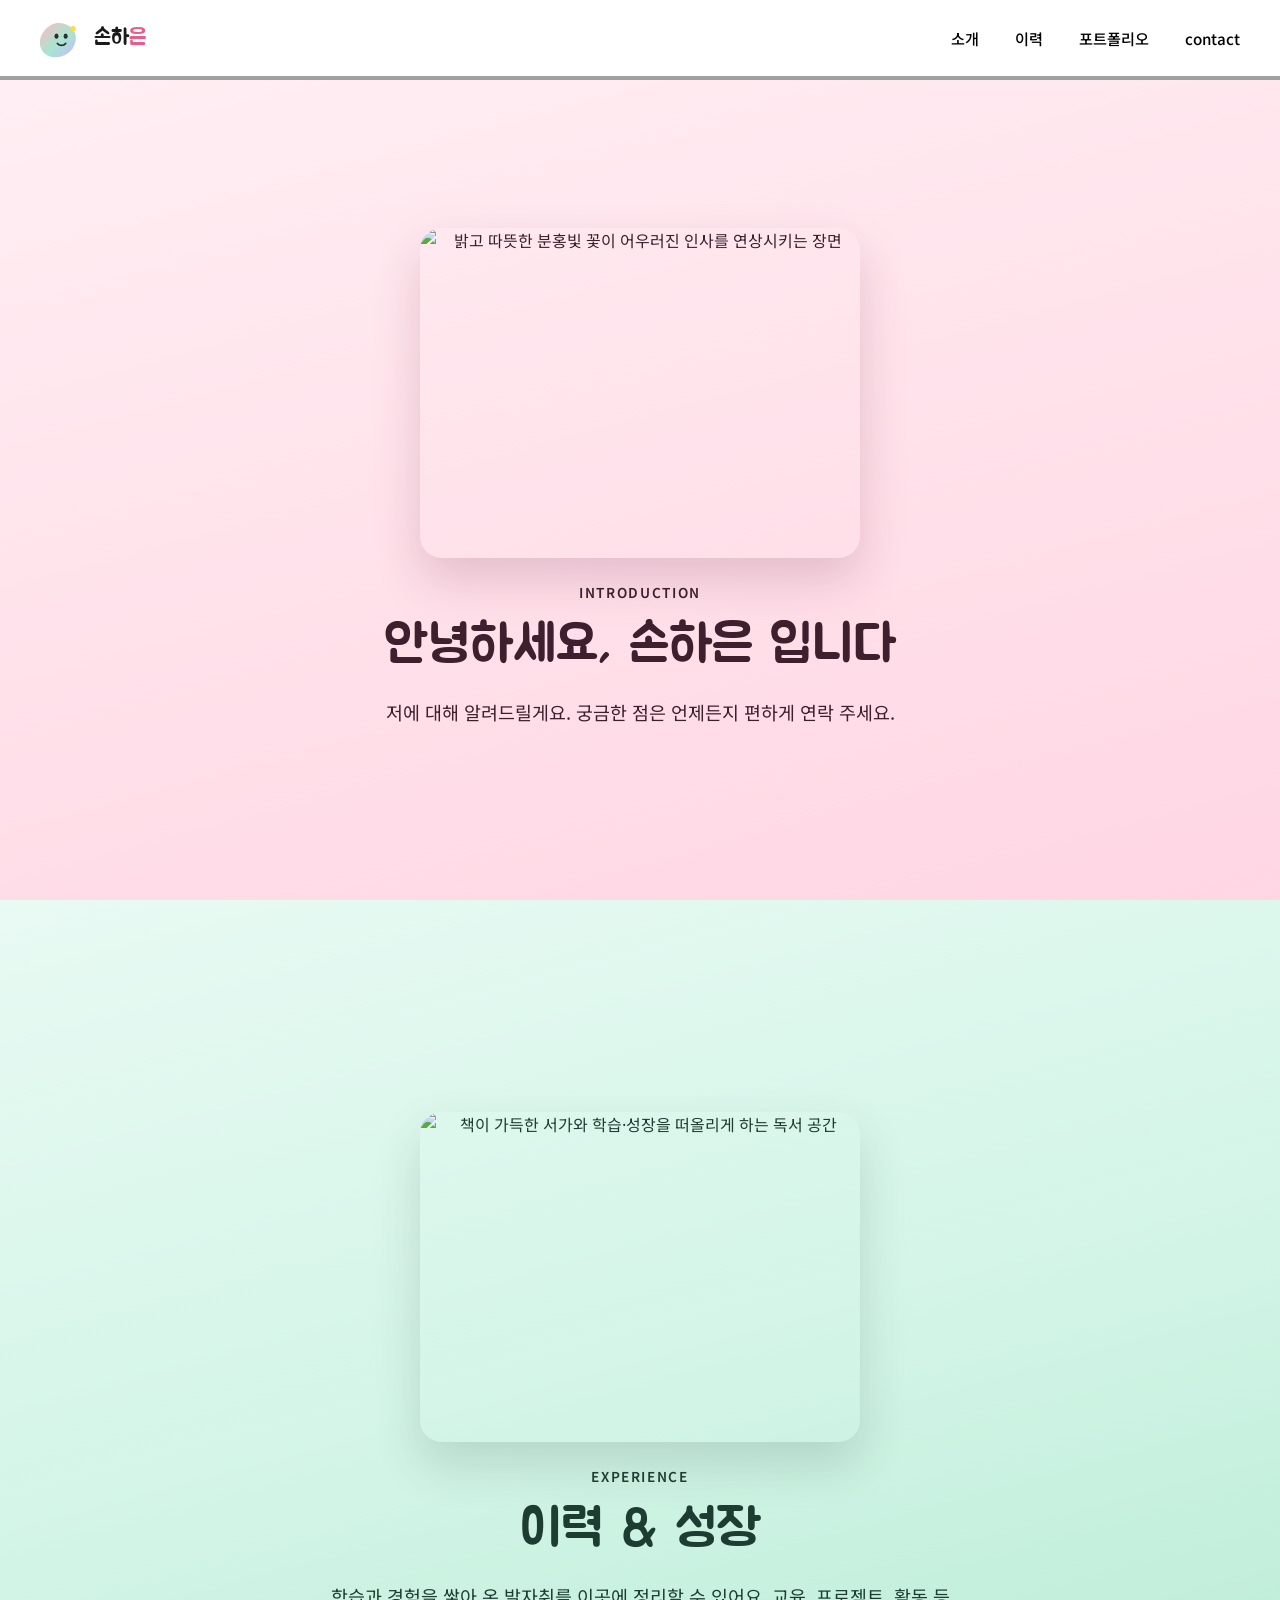
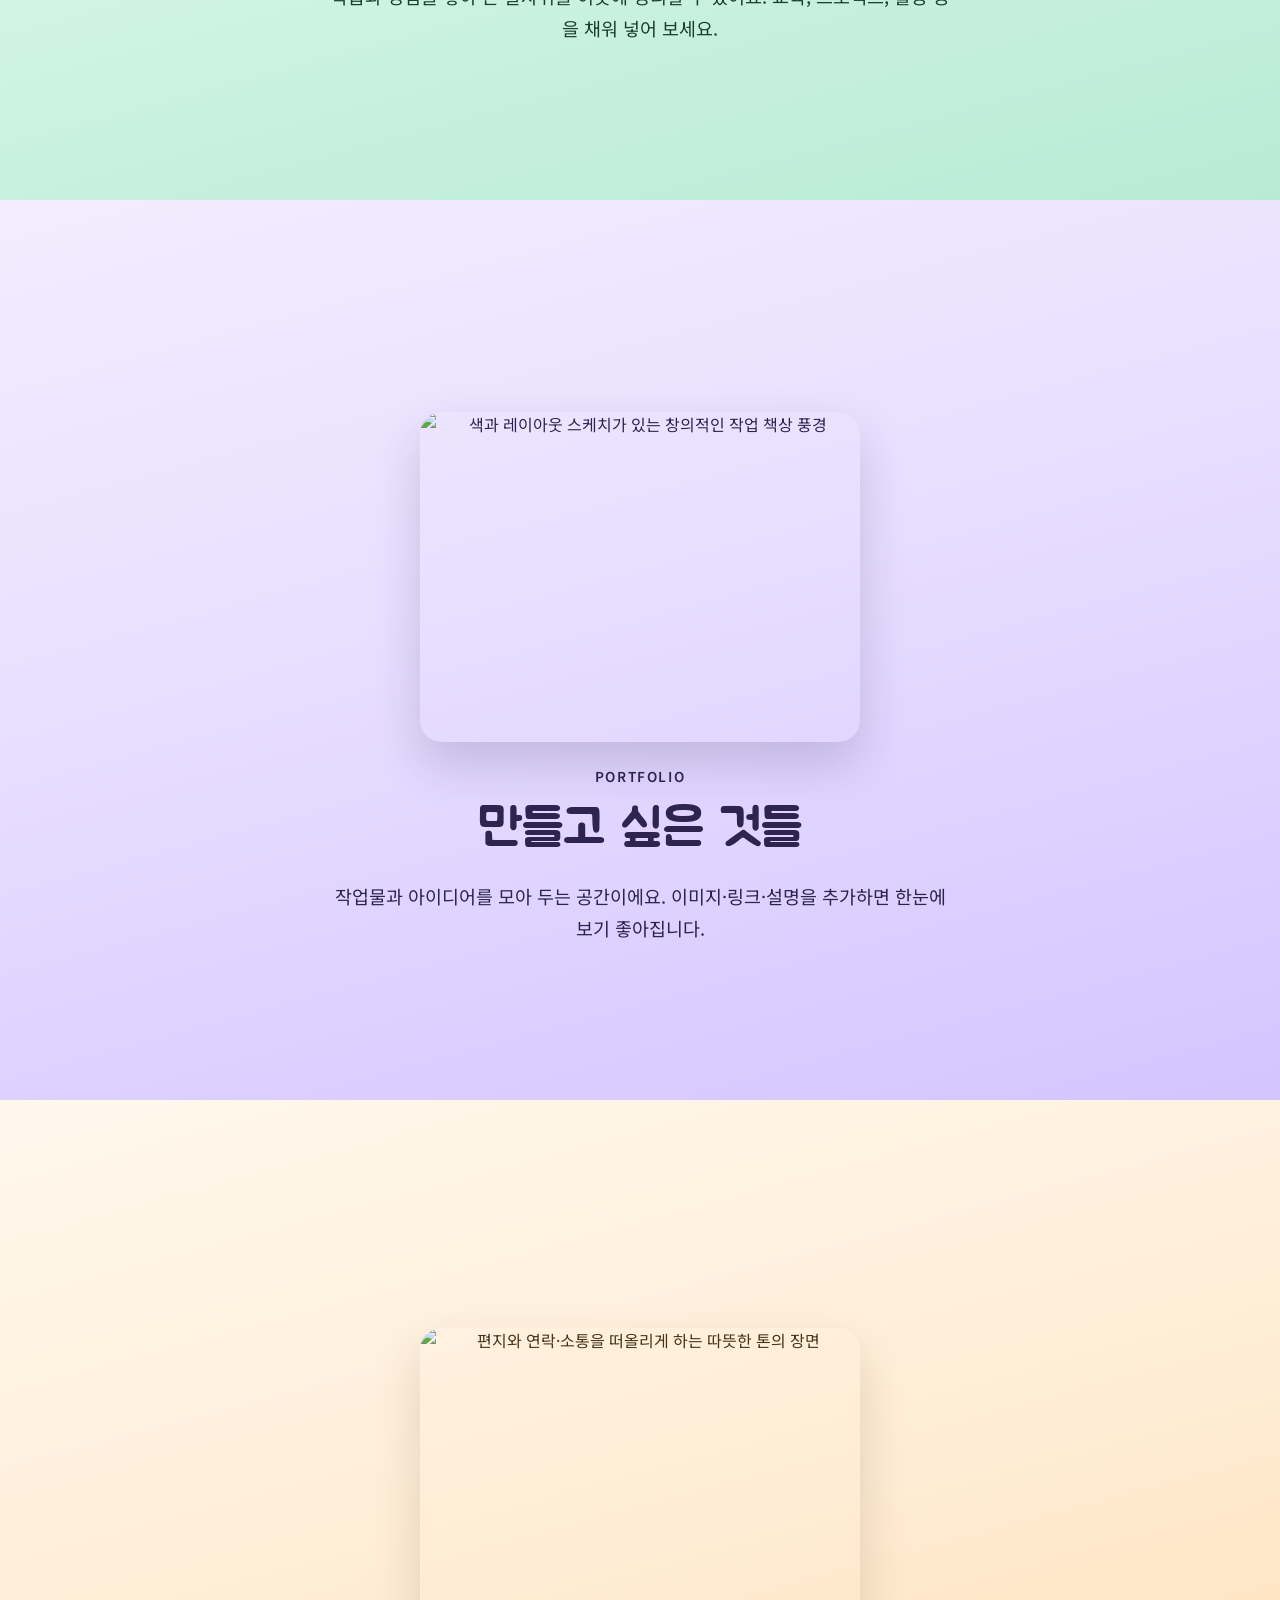
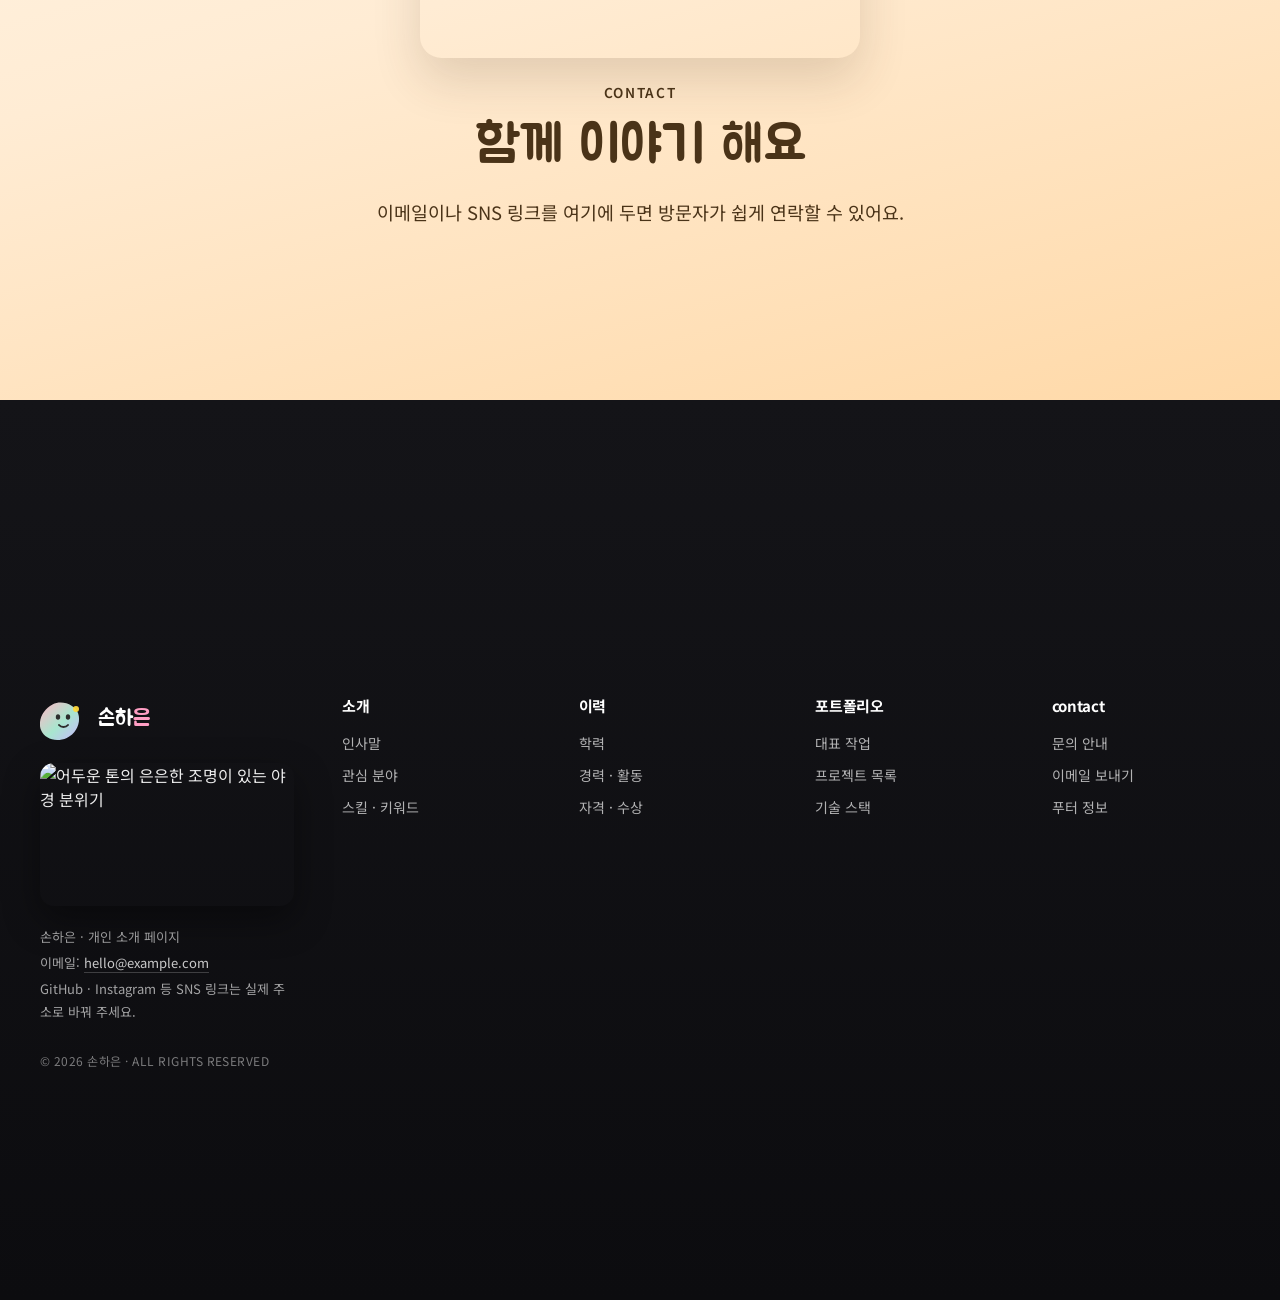
==== index.html @ 25174fcb "first commit" ====
<!DOCTYPE html>
<html lang="ko">
<head>
    <meta charset="UTF-8">
    <meta name="viewport" content="width=device-width, initial-scale=1.0">
    <title>손하은 | 소개</title>
    <link rel="preconnect" href="https://fonts.googleapis.com">
    <link rel="preconnect" href="https://fonts.gstatic.com" crossorigin>
    <link href="https://fonts.googleapis.com/css2?family=Jua&family=Noto+Sans+KR:wght@400;500;600;700&display=swap" rel="stylesheet">
    <link rel="stylesheet" href="styles.css">
</head>
<body>
    <header class="site-header">
        <div class="site-header__inner">
            <a href="index.html#intro" class="logo" aria-label="손하은 소개 페이지 홈">
                <svg class="logo__mark" viewBox="0 0 48 48" xmlns="http://www.w3.org/2000/svg" aria-hidden="true">
                    <defs>
                        <linearGradient id="blobGrad" x1="0%" y1="0%" x2="100%" y2="100%">
                            <stop offset="0%" style="stop-color: var(--logo-pink)" />
                            <stop offset="55%" style="stop-color: var(--logo-mint)" />
                            <stop offset="100%" style="stop-color: var(--logo-lavender)" />
                        </linearGradient>
                    </defs>
                    <path fill="url(#blobGrad)" d="M38.2 18.5c2.8 8.5-1.2 19.8-11.4 24.4-10.3 4.7-22.1 1.4-25.8-7.8-3.6-9.1 1.8-20.5 11.5-25.6 9.7-5.1 22.9.5 25.7 9z" />
                    <ellipse cx="18" cy="22" rx="2.2" ry="2.8" fill="#2d2d2d" />
                    <ellipse cx="28" cy="22" rx="2.2" ry="2.8" fill="#2d2d2d" />
                    <path d="M19 30c2.2 2.8 6.8 2.8 9 0" fill="none" stroke="#2d2d2d" stroke-width="2" stroke-linecap="round" />
                    <circle cx="36" cy="14" r="3" fill="#ffd93d" opacity="0.95" />
                </svg>
                <span class="logo__text">손하<span>은</span></span>
            </a>
            <nav aria-label="주요 메뉴">
                <ul class="nav">
                    <li><a href="intro.html">소개</a></li>
                    <li><a href="history.html">이력</a></li>
                    <li><a href="portfolio.html">포트폴리오</a></li>
                    <li><a href="contact.html">contact</a></li>
                </ul>
            </nav>
        </div>
    </header>

    <main>
        <section id="intro" class="full-section full-section--intro" aria-labelledby="intro-title">
            <div class="full-section__inner">
                <figure class="section-visual anim-text">
                    <img
                        src="https://images.unsplash.com/photo-1490750967868-88aa4486c946?auto=format&fit=crop&w=880&h=660&q=80"
                        alt="밝고 따뜻한 분홍빛 꽃이 어우러진 인사를 연상시키는 장면"
                        width="880"
                        height="660"
                        decoding="async"
                    />
                </figure>
                <p class="section-eyebrow anim-text">Introduction</p>
                <h2 id="intro-title" class="section-title">
                    <span class="anim-text__word">안녕하세요,</span>
                    <span class="anim-text__word">손하은</span>
                    <span class="anim-text__word">입니다</span>
                </h2>
                <p class="section-lead anim-text anim-text--delay-1">
                    저에 대해 알려드릴게요. 궁금한 점은 언제든지 편하게 연락 주세요.
                </p>
            </div>
        </section>

        <section id="history" class="full-section full-section--history" aria-labelledby="history-title">
            <div class="full-section__inner">
                <figure class="section-visual anim-text">
                    <img
                        src="https://images.unsplash.com/photo-1481627834876-b7833e8f5570?auto=format&fit=crop&w=880&h=660&q=80"
                        alt="책이 가득한 서가와 학습·성장을 떠올리게 하는 독서 공간"
                        width="880"
                        height="660"
                        loading="lazy"
                        decoding="async"
                    />
                </figure>
                <p class="section-eyebrow anim-text">Experience</p>
                <h2 id="history-title" class="section-title">
                    <span class="anim-text__word">이력</span>
                    <span class="anim-text__word">&</span>
                    <span class="anim-text__word">성장</span>
                </h2>
                <p class="section-lead anim-text anim-text--delay-2">
                    학습과 경험을 쌓아 온 발자취를 이곳에 정리할 수 있어요. 교육, 프로젝트, 활동 등을 채워 넣어 보세요.
                </p>
            </div>
        </section>

        <section id="portfolio" class="full-section full-section--portfolio" aria-labelledby="portfolio-title">
            <div class="full-section__inner">
                <figure class="section-visual anim-text">
                    <img
                        src="https://images.unsplash.com/photo-1558655146-d09347e92766?auto=format&fit=crop&w=880&h=660&q=80"
                        alt="색과 레이아웃 스케치가 있는 창의적인 작업 책상 풍경"
                        width="880"
                        height="660"
                        loading="lazy"
                        decoding="async"
                    />
                </figure>
                <p class="section-eyebrow anim-text">Portfolio</p>
                <h2 id="portfolio-title" class="section-title">
                    <span class="anim-text__word">만들고</span>
                    <span class="anim-text__word">싶은</span>
                    <span class="anim-text__word">것들</span>
                </h2>
                <p class="section-lead anim-text anim-text--delay-3">
                    작업물과 아이디어를 모아 두는 공간이에요. 이미지·링크·설명을 추가하면 한눈에 보기 좋아집니다.
                </p>
            </div>
        </section>

        <section id="contact" class="full-section full-section--contact" aria-labelledby="contact-title">
            <div class="full-section__inner">
                <figure class="section-visual anim-text">
                    <img
                        src="https://images.unsplash.com/photo-1577563908411-5077b6dc7624?auto=format&fit=crop&w=880&h=660&q=80"
                        alt="편지와 연락·소통을 떠올리게 하는 따뜻한 톤의 장면"
                        width="880"
                        height="660"
                        loading="lazy"
                        decoding="async"
                    />
                </figure>
                <p class="section-eyebrow anim-text">Contact</p>
                <h2 id="contact-title" class="section-title">
                    <span class="anim-text__word">함께</span>
                    <span class="anim-text__word">이야기</span>
                    <span class="anim-text__word">해요</span>
                </h2>
                <p class="section-lead anim-text anim-text--delay-2">
                    이메일이나 SNS 링크를 여기에 두면 방문자가 쉽게 연락할 수 있어요.
                </p>
            </div>
        </section>

        <section id="site-footer" class="full-section full-section--footer" aria-label="사이트 푸터">
            <div class="full-section__inner full-section__inner--wide footer-grid">
                <div class="footer-brand anim-text">
                    <a href="index.html#intro" class="footer-brand__logo" aria-label="손하은 소개 페이지 맨 위로">
                        <svg class="logo__mark" viewBox="0 0 48 48" xmlns="http://www.w3.org/2000/svg" aria-hidden="true">
                            <defs>
                                <linearGradient id="blobGradFooter" x1="0%" y1="0%" x2="100%" y2="100%">
                                    <stop offset="0%" style="stop-color: var(--logo-pink)" />
                                    <stop offset="55%" style="stop-color: var(--logo-mint)" />
                                    <stop offset="100%" style="stop-color: var(--logo-lavender)" />
                                </linearGradient>
                            </defs>
                            <path fill="url(#blobGradFooter)" d="M38.2 18.5c2.8 8.5-1.2 19.8-11.4 24.4-10.3 4.7-22.1 1.4-25.8-7.8-3.6-9.1 1.8-20.5 11.5-25.6 9.7-5.1 22.9.5 25.7 9z" />
                            <ellipse cx="18" cy="22" rx="2.2" ry="2.8" fill="#2d2d2d" />
                            <ellipse cx="28" cy="22" rx="2.2" ry="2.8" fill="#2d2d2d" />
                            <path d="M19 30c2.2 2.8 6.8 2.8 9 0" fill="none" stroke="#2d2d2d" stroke-width="2" stroke-linecap="round" />
                            <circle cx="36" cy="14" r="3" fill="#ffd93d" opacity="0.95" />
                        </svg>
                        <span class="logo__text">손하<span>은</span></span>
                    </a>
                    <figure class="footer-mood anim-text anim-text--delay-1">
                        <img
                            src="https://images.unsplash.com/photo-1514525253161-7a46d19cd819?auto=format&fit=crop&w=800&h=450&q=80"
                            alt="어두운 톤의 은은한 조명이 있는 야경 분위기"
                            width="800"
                            height="450"
                            loading="lazy"
                            decoding="async"
                        />
                    </figure>
                    <ul class="footer-brand__details">
                        <li>손하은 · 개인 소개 페이지</li>
                        <li>이메일: <a href="mailto:hello@example.com">hello@example.com</a></li>
                        <li>GitHub · Instagram 등 SNS 링크는 실제 주소로 바꿔 주세요.</li>
                    </ul>
                    <p class="footer-copy">© 2026 손하은 · ALL RIGHTS RESERVED</p>
                </div>

                <nav class="footer-col anim-text anim-text--delay-1" aria-label="소개 하위 메뉴">
                    <h3 class="footer-col__title">소개</h3>
                    <ul class="footer-col__list">
                        <li><a href="intro.html#greeting">인사말</a></li>
                        <li><a href="intro.html#interests">관심 분야</a></li>
                        <li><a href="intro.html#skills">스킬 · 키워드</a></li>
                    </ul>
                </nav>

                <nav class="footer-col anim-text anim-text--delay-2" aria-label="이력 하위 메뉴">
                    <h3 class="footer-col__title">이력</h3>
                    <ul class="footer-col__list">
                        <li><a href="history.html#education">학력</a></li>
                        <li><a href="history.html#experience">경력 · 활동</a></li>
                        <li><a href="history.html#awards">자격 · 수상</a></li>
                    </ul>
                </nav>

                <nav class="footer-col anim-text anim-text--delay-2" aria-label="포트폴리오 하위 메뉴">
                    <h3 class="footer-col__title">포트폴리오</h3>
                    <ul class="footer-col__list">
                        <li><a href="portfolio.html#featured">대표 작업</a></li>
                        <li><a href="portfolio.html#projects">프로젝트 목록</a></li>
                        <li><a href="portfolio.html#stack">기술 스택</a></li>
                    </ul>
                </nav>

                <nav class="footer-col anim-text anim-text--delay-3" aria-label="연락 하위 메뉴">
                    <h3 class="footer-col__title">contact</h3>
                    <ul class="footer-col__list">
                        <li><a href="contact.html#info">문의 안내</a></li>
                        <li><a href="mailto:hello@example.com">이메일 보내기</a></li>
                        <li><a href="index.html#site-footer">푸터 정보</a></li>
                    </ul>
                </nav>
            </div>
        </section>
    </main>

    <script>
        (function () {
            var sections = document.querySelectorAll(".full-section");
            if (!sections.length || !("IntersectionObserver" in window)) {
                sections.forEach(function (s) { s.classList.add("is-visible"); });
                return;
            }

            var observer = new IntersectionObserver(
                function (entries) {
                    entries.forEach(function (entry) {
                        if (entry.isIntersecting) {
                            entry.target.classList.add("is-visible");
                        }
                    });
                },
                { threshold: [0, 0.2, 0.45], rootMargin: "0px 0px -10% 0px" }
            );

            sections.forEach(function (section) {
                observer.observe(section);
            });
        })();
    </script>
</body>
</html>
---- styles.css ----
﻿:root {
            --header-border: #a0a0a0;
            --header-pad-y: 1rem;
            --logo-pink: #ffb7c5;
            --logo-mint: #a8e6cf;
            --logo-lavender: #c9b8ff;
            --snap-stop: always;
        }

        * {
            box-sizing: border-box;
        }

        html {
            scroll-behavior: smooth;
            scroll-snap-type: y mandatory;
        }

        @media (prefers-reduced-motion: reduce) {
            html {
                scroll-behavior: auto;
                scroll-snap-type: none;
            }

            .full-section,
            .anim-text,
            .anim-text__word {
                animation: none !important;
                transition: none !important;
                opacity: 1 !important;
                transform: none !important;
                filter: none !important;
            }

            .section-visual img {
                transform: none !important;
                transition: none !important;
            }
        }

        body {
            margin: 0;
            font-family: "Noto Sans KR", -apple-system, BlinkMacSystemFont, system-ui, sans-serif;
            color: #1a1a1a;
            background: #fff;
        }

        .site-header {
            position: fixed;
            top: 0;
            left: 0;
            right: 0;
            z-index: 100;
            margin: 0 auto;
            padding: var(--header-pad-y) 1.5rem 0;
            border-bottom: 4px solid var(--header-border);
            background: #fff;
        }

        .site-header__inner {
            max-width: 1200px;
            margin: 0 auto;
            display: flex;
            align-items: center;
            justify-content: space-between;
            gap: 1.5rem;
            padding-bottom: 1rem;
        }

        .logo {
            display: inline-flex;
            align-items: center;
            gap: 0.65rem;
            text-decoration: none;
            color: inherit;
        }

        .logo__mark {
            flex-shrink: 0;
            width: 44px;
            height: 44px;
        }

        .logo__text {
            font-family: "Jua", "Noto Sans KR", sans-serif;
            font-size: 1.35rem;
            letter-spacing: -0.02em;
            line-height: 1;
        }

        .logo__text span {
            color: #e85d8c;
        }

        .nav {
            display: flex;
            flex-wrap: wrap;
            align-items: center;
            justify-content: flex-end;
            gap: clamp(0.75rem, 3vw, 2.25rem);
            list-style: none;
            margin: 0;
            padding: 0;
        }

        .nav a {
            color: #000;
            text-decoration: none;
            font-weight: 500;
            font-size: 0.95rem;
            transition: opacity 0.15s ease;
        }

        .nav a:hover,
        .nav a:focus-visible {
            opacity: 0.55;
        }

        .nav a:focus-visible {
            outline: 2px solid #000;
            outline-offset: 3px;
        }

        .full-section {
            min-height: 100vh;
            min-height: 100dvh;
            scroll-snap-align: start;
            scroll-snap-stop: var(--snap-stop);
            scroll-margin-top: 0;
            display: flex;
            align-items: center;
            justify-content: center;
            padding: 6.5rem 1.5rem 3rem;
            position: relative;
            overflow: hidden;
        }

        .full-section__inner {
            max-width: 720px;
            width: 100%;
            text-align: center;
        }

        .full-section--intro {
            background: linear-gradient(165deg, #fff0f5 0%, #ffe4ec 45%, #ffd6e4 100%);
            color: #3d1f2e;
        }

        .full-section--history {
            background: linear-gradient(165deg, #e8faf3 0%, #d4f5e8 50%, #b8ebd4 100%);
            color: #1e3d32;
        }

        .full-section--portfolio {
            background: linear-gradient(165deg, #f3edff 0%, #e8deff 45%, #d4c4ff 100%);
            color: #2d2450;
        }

        .full-section--contact {
            background: linear-gradient(165deg, #fff8ed 0%, #ffecd4 50%, #ffd9a8 100%);
            color: #4a3318;
        }

        .full-section--footer {
            background: linear-gradient(180deg, #141418 0%, #0c0c0f 100%);
            color: rgba(255, 255, 255, 0.92);
            align-items: flex-start;
            padding-top: 6.5rem;
            padding-bottom: 2.5rem;
        }

        @media (min-width: 960px) {
            .full-section--footer {
                align-items: center;
            }
        }

        .full-section__inner--wide {
            max-width: 1200px;
            width: 100%;
            margin: 0 auto;
            text-align: left;
        }

        .footer-grid {
            display: grid;
            grid-template-columns: minmax(0, 1.35fr) repeat(4, minmax(0, 1fr));
            gap: clamp(1.75rem, 4vw, 3rem);
            align-items: start;
        }

        .footer-brand__logo {
            display: inline-flex;
            align-items: center;
            gap: 0.65rem;
            text-decoration: none;
            color: #fff;
            margin-bottom: 1.25rem;
        }

        .footer-brand__logo .logo__text span {
            color: #ff9ec4;
        }

        .footer-brand__logo .logo__mark {
            width: 48px;
            height: 48px;
        }

        .footer-brand__details {
            margin: 0;
            padding: 0;
            list-style: none;
            font-size: 0.8125rem;
            line-height: 1.75;
            color: rgba(255, 255, 255, 0.62);
        }

        .footer-brand__details li + li {
            margin-top: 0.2rem;
        }

        .footer-brand__details a {
            color: rgba(255, 255, 255, 0.78);
            text-decoration: none;
            border-bottom: 1px solid rgba(255, 255, 255, 0.2);
            transition: color 0.15s ease, border-color 0.15s ease;
        }

        .footer-brand__details a:hover,
        .footer-brand__details a:focus-visible {
            color: #fff;
            border-color: rgba(255, 255, 255, 0.45);
        }

        .footer-copy {
            margin: 1.75rem 0 0;
            font-size: 0.75rem;
            letter-spacing: 0.04em;
            color: rgba(255, 255, 255, 0.45);
        }

        .footer-col__title {
            margin: 0 0 1rem;
            font-size: 0.9375rem;
            font-weight: 700;
            color: #fff;
            letter-spacing: -0.02em;
        }

        .footer-col__list {
            margin: 0;
            padding: 0;
            list-style: none;
            font-size: 0.875rem;
            line-height: 1.65;
        }

        .footer-col__list li + li {
            margin-top: 0.55rem;
        }

        .footer-col__list a {
            color: rgba(255, 255, 255, 0.68);
            text-decoration: none;
            transition: color 0.15s ease, transform 0.15s ease;
        }

        .footer-col__list a:hover,
        .footer-col__list a:focus-visible {
            color: #fff;
        }

        .footer-col__list a:focus-visible {
            outline: 2px solid rgba(255, 255, 255, 0.5);
            outline-offset: 3px;
        }

        @media (max-width: 959px) {
            .footer-grid {
                grid-template-columns: repeat(2, minmax(0, 1fr));
            }

            .footer-brand {
                grid-column: 1 / -1;
            }
        }

        @media (max-width: 520px) {
            .footer-grid {
                grid-template-columns: 1fr;
            }
        }

        .section-eyebrow {
            font-size: 0.85rem;
            font-weight: 600;
            letter-spacing: 0.12em;
            text-transform: uppercase;
            opacity: 0.75;
            margin: 0 0 0.75rem;
        }

        .section-title {
            font-family: "Jua", "Noto Sans KR", sans-serif;
            font-size: clamp(2rem, 6vw, 3.25rem);
            font-weight: 400;
            line-height: 1.2;
            margin: 0 0 1.25rem;
            perspective: 520px;
        }

        .section-lead {
            font-size: clamp(1rem, 2.4vw, 1.15rem);
            line-height: 1.75;
            margin: 0;
            max-width: 34em;
            margin-inline: auto;
            opacity: 0.92;
        }

        .section-visual {
            margin: 0 auto 1.5rem;
            max-width: min(100%, 440px);
            border-radius: 1.35rem;
            overflow: hidden;
            aspect-ratio: 4 / 3;
            box-shadow:
                0 20px 44px rgba(45, 36, 62, 0.12),
                0 0 0 1px rgba(255, 255, 255, 0.35) inset;
        }

        .full-section--intro .section-visual {
            box-shadow: 0 22px 48px rgba(122, 47, 79, 0.2);
        }

        .full-section--history .section-visual {
            box-shadow: 0 22px 48px rgba(30, 61, 50, 0.16);
        }

        .full-section--portfolio .section-visual {
            box-shadow: 0 22px 48px rgba(45, 36, 80, 0.18);
        }

        .full-section--contact .section-visual {
            box-shadow: 0 22px 48px rgba(74, 51, 24, 0.16);
        }

        .section-visual img {
            width: 100%;
            height: 100%;
            object-fit: cover;
            display: block;
        }

        @media (prefers-reduced-motion: no-preference) {
            .section-visual img {
                transform: scale(1.05);
                transition: transform 0.85s cubic-bezier(0.22, 1, 0.36, 1);
            }

            .full-section.is-visible .section-visual img {
                transform: scale(1);
            }
        }

        .footer-mood {
            margin: 0 0 1.25rem;
            border-radius: 0.875rem;
            overflow: hidden;
            aspect-ratio: 16 / 9;
            max-height: 148px;
            box-shadow: 0 14px 36px rgba(0, 0, 0, 0.4);
        }

        .footer-mood img {
            width: 100%;
            height: 100%;
            object-fit: cover;
            display: block;
        }

        /* ?띿뒪???좊땲硫붿씠?? 吏꾩엯 ??*/
        .anim-text {
            opacity: 0;
            transform: translateY(1.5rem);
            filter: blur(6px);
            transition:
                opacity 0.75s cubic-bezier(0.22, 1, 0.36, 1),
                transform 0.75s cubic-bezier(0.22, 1, 0.36, 1),
                filter 0.65s ease;
        }

        .full-section.is-visible .anim-text {
            opacity: 1;
            transform: translateY(0);
            filter: blur(0);
        }

        .anim-text--delay-1 { transition-delay: 0.12s; }
        .anim-text--delay-2 { transition-delay: 0.24s; }
        .anim-text--delay-3 { transition-delay: 0.36s; }

        .anim-text__word {
            display: inline-block;
            opacity: 0;
            transform: translateY(0.85em) rotateX(-22deg);
            transition:
                opacity 0.55s cubic-bezier(0.34, 1.2, 0.64, 1),
                transform 0.65s cubic-bezier(0.34, 1.2, 0.64, 1);
        }

        .full-section.is-visible .anim-text__word {
            opacity: 1;
            transform: translateY(0) rotateX(0deg);
        }

        .full-section.is-visible .anim-text__word:nth-child(1) { transition-delay: 0.05s; }
        .full-section.is-visible .anim-text__word:nth-child(2) { transition-delay: 0.12s; }
        .full-section.is-visible .anim-text__word:nth-child(3) { transition-delay: 0.19s; }
        .full-section.is-visible .anim-text__word:nth-child(4) { transition-delay: 0.26s; }
        .full-section.is-visible .anim-text__word:nth-child(5) { transition-delay: 0.33s; }
        .full-section.is-visible .anim-text__word:nth-child(6) { transition-delay: 0.4s; }

        @media (max-width: 520px) {
            .site-header__inner {
                flex-direction: column;
                align-items: flex-start;
            }

            .nav {
                width: 100%;
                justify-content: flex-start;
            }
        }

/* ---- Subpages ---- */
html.subpage {
    scroll-snap-type: none;
}

.nav a[aria-current="page"] {
    opacity: 0.45;
    text-decoration: underline;
    text-underline-offset: 0.25em;
    font-weight: 600;
}

.subpage-main {
    padding-top: 5.25rem;
}

.subpage-hero {
    padding: clamp(3rem, 8vw, 5rem) 1.5rem clamp(2.25rem, 5vw, 3.5rem);
    text-align: center;
}

.subpage-hero--intro {
    background: linear-gradient(165deg, #fff0f5 0%, #ffe4ec 45%, #ffd6e4 100%);
    color: #3d1f2e;
}

.subpage-hero--history {
    background: linear-gradient(165deg, #e8faf3 0%, #d4f5e8 50%, #b8ebd4 100%);
    color: #1e3d32;
}

.subpage-hero--portfolio {
    background: linear-gradient(165deg, #f3edff 0%, #e8deff 45%, #d4c4ff 100%);
    color: #2d2450;
}

.subpage-hero--contact {
    background: linear-gradient(165deg, #fff8ed 0%, #ffecd4 50%, #ffd9a8 100%);
    color: #4a3318;
}

.subpage-hero__eyebrow {
    font-size: 0.85rem;
    font-weight: 600;
    letter-spacing: 0.12em;
    text-transform: uppercase;
    opacity: 0.75;
    margin: 0 0 0.75rem;
}

.subpage-hero__title {
    font-family: "Jua", "Noto Sans KR", sans-serif;
    font-size: clamp(2rem, 6vw, 3rem);
    font-weight: 400;
    line-height: 1.2;
    margin: 0 0 0.75rem;
}

.subpage-hero__lead {
    font-size: clamp(1rem, 2.2vw, 1.1rem);
    line-height: 1.7;
    margin: 0 auto;
    max-width: 36em;
    opacity: 0.9;
}

.subpage-back {
    display: inline-block;
    margin-top: 1.35rem;
    font-size: 0.9rem;
    font-weight: 500;
    color: inherit;
    opacity: 0.85;
    text-decoration: none;
    border-bottom: 1px solid currentColor;
}

.subpage-back:hover,
.subpage-back:focus-visible {
    opacity: 1;
}

.subpage-sections {
    max-width: 720px;
    margin: 0 auto;
    padding: 2.75rem 1.5rem 3.5rem;
}

.subpage-block {
    margin-bottom: 2.75rem;
    scroll-margin-top: 5.5rem;
}

.subpage-block h2 {
    font-size: 1.2rem;
    font-weight: 700;
    margin: 0 0 0.65rem;
    letter-spacing: -0.02em;
}

.subpage-block p {
    margin: 0;
    line-height: 1.8;
    color: #333;
    font-size: 0.98rem;
}

.subpage-block p + p {
    margin-top: 0.75rem;
}

.page-footer {
    padding: clamp(2.5rem, 5vw, 4rem) 1.5rem;
    background: linear-gradient(180deg, #141418 0%, #0c0c0f 100%);
    color: rgba(255, 255, 255, 0.92);
}

.page-footer .footer-grid {
    max-width: 1200px;
    margin: 0 auto;
}
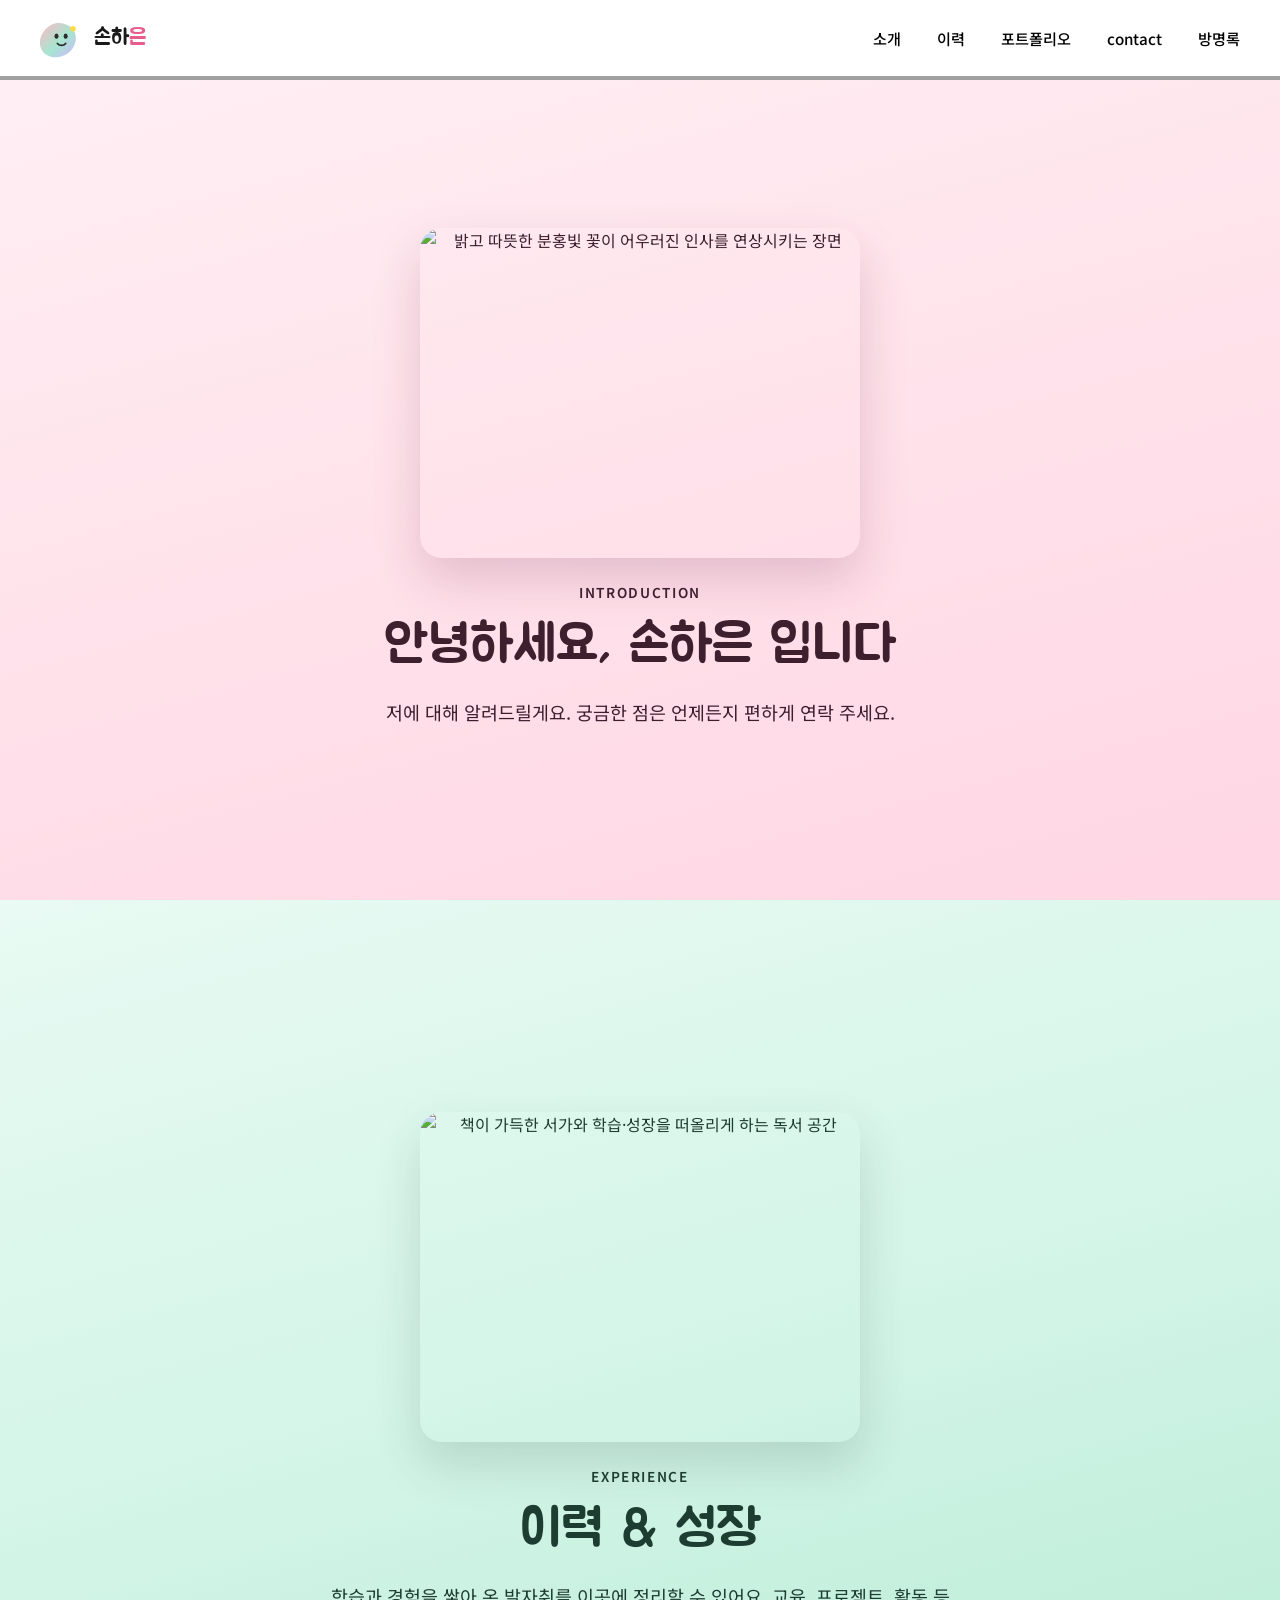
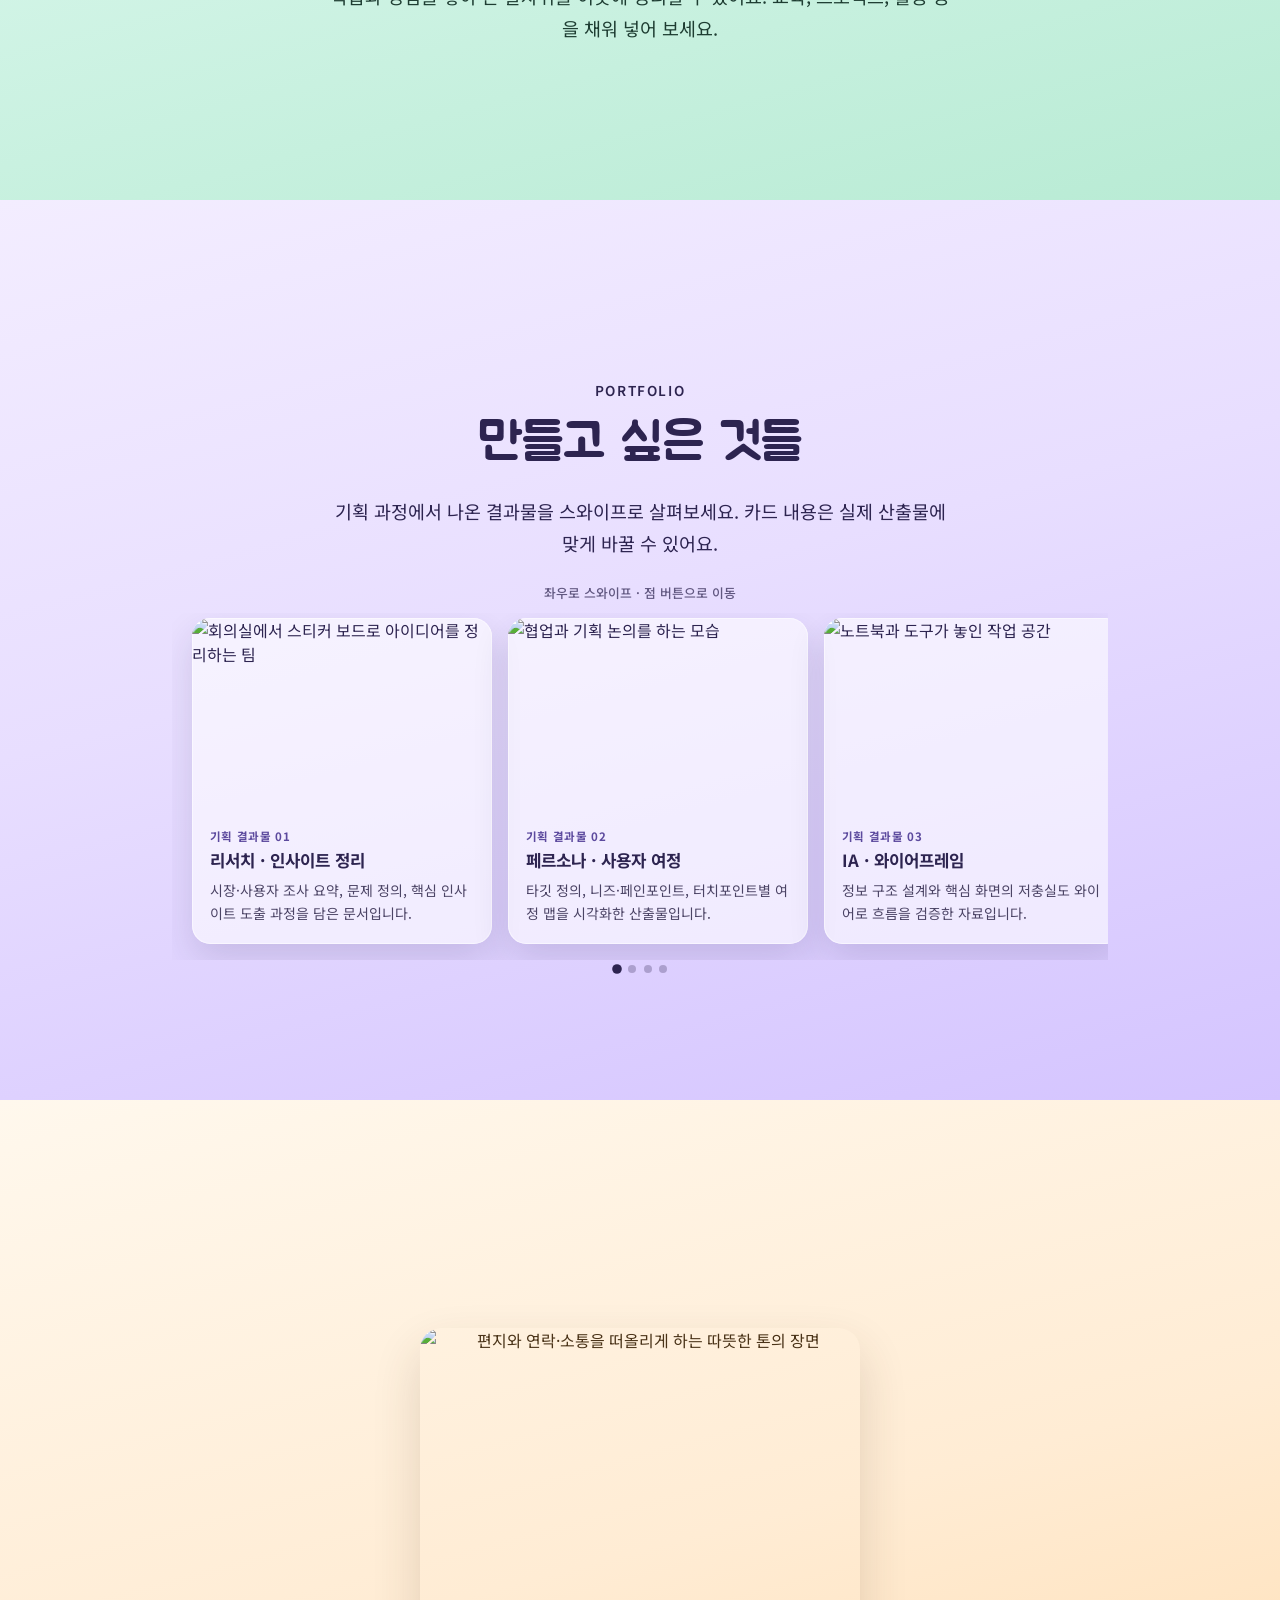
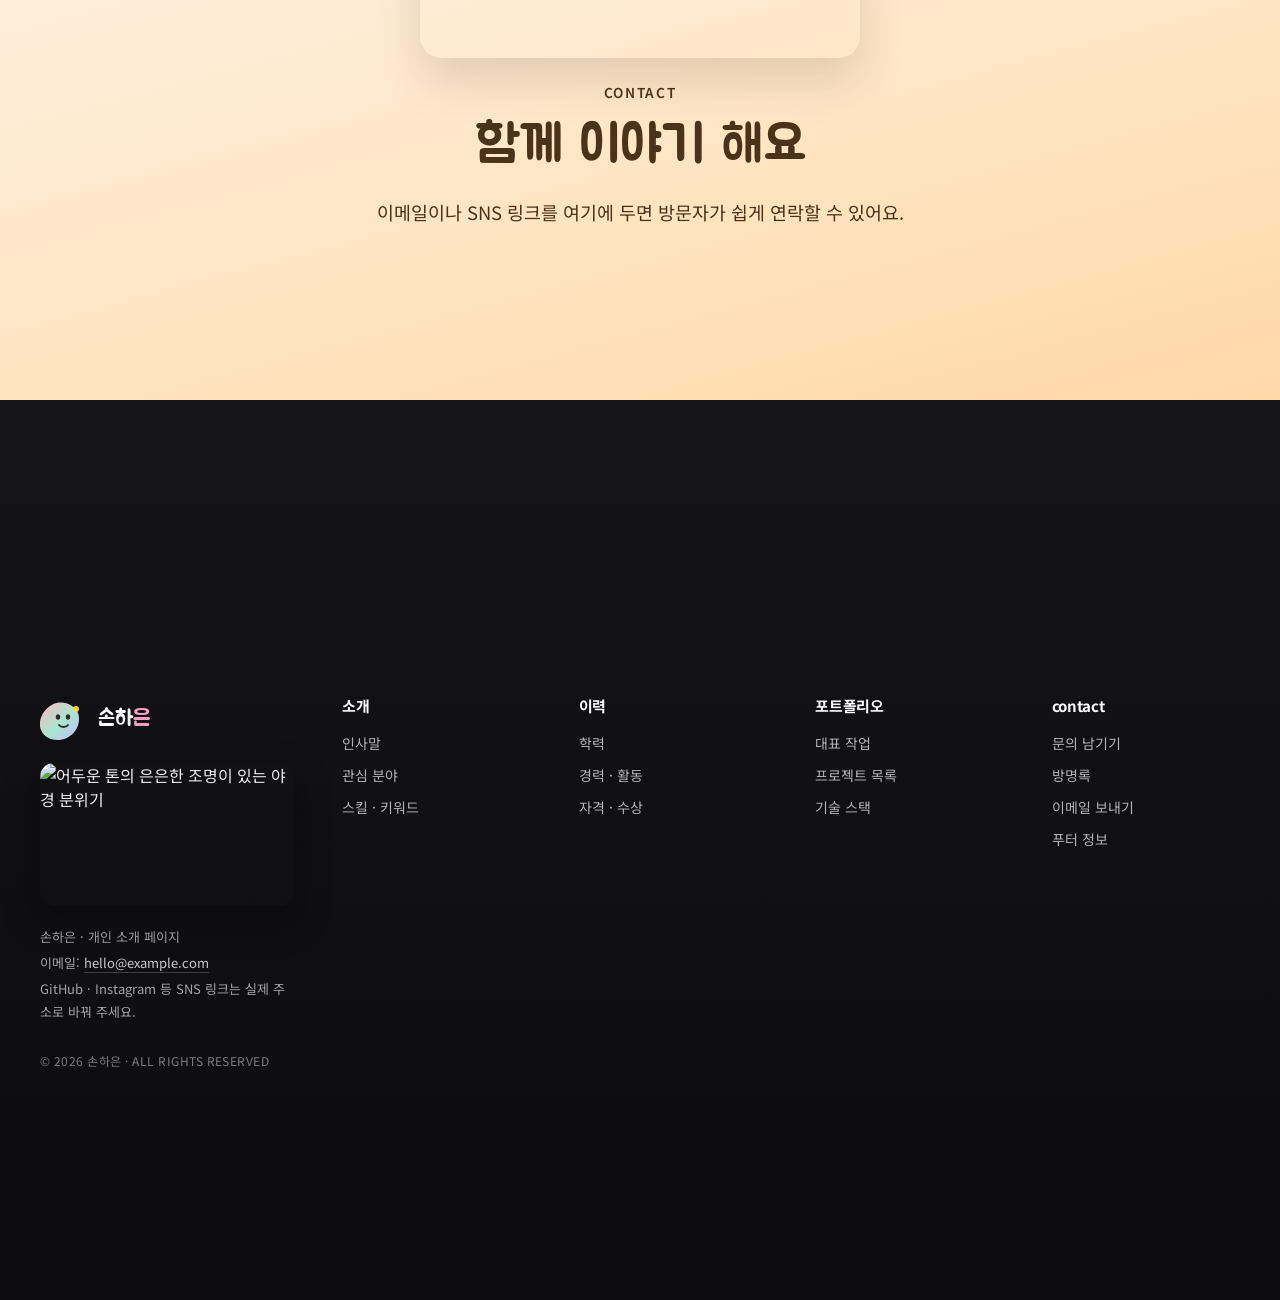
==== commit 09acdfec: "fix:modi" ====
--- a/index.html
+++ b/index.html
@@ -35,6 +35,7 @@
                     <li><a href="history.html">이력</a></li>
                     <li><a href="portfolio.html">포트폴리오</a></li>
                     <li><a href="contact.html">contact</a></li>
+                    <li><a href="guestbook.html">방명록</a></li>
                 </ul>
             </nav>
         </div>
@@ -89,17 +90,7 @@
         </section>
 
         <section id="portfolio" class="full-section full-section--portfolio" aria-labelledby="portfolio-title">
-            <div class="full-section__inner">
-                <figure class="section-visual anim-text">
-                    <img
-                        src="https://images.unsplash.com/photo-1558655146-d09347e92766?auto=format&fit=crop&w=880&h=660&q=80"
-                        alt="색과 레이아웃 스케치가 있는 창의적인 작업 책상 풍경"
-                        width="880"
-                        height="660"
-                        loading="lazy"
-                        decoding="async"
-                    />
-                </figure>
+            <div class="full-section__inner full-section__inner--portfolio">
                 <p class="section-eyebrow anim-text">Portfolio</p>
                 <h2 id="portfolio-title" class="section-title">
                     <span class="anim-text__word">만들고</span>
@@ -107,8 +98,96 @@
                     <span class="anim-text__word">것들</span>
                 </h2>
                 <p class="section-lead anim-text anim-text--delay-3">
-                    작업물과 아이디어를 모아 두는 공간이에요. 이미지·링크·설명을 추가하면 한눈에 보기 좋아집니다.
+                    기획 과정에서 나온 결과물을 스와이프로 살펴보세요. 카드 내용은 실제 산출물에 맞게 바꿀 수 있어요.
                 </p>
+
+                <div class="portfolio-swipe-wrap anim-text anim-text--delay-3">
+                    <p class="portfolio-swipe-hint" id="portfolio-swipe-hint">좌우로 스와이프 · 점 버튼으로 이동</p>
+                    <div
+                        class="portfolio-swipe"
+                        id="portfolio-swipe"
+                        tabindex="0"
+                        role="region"
+                        aria-roledescription="캐러셀"
+                        aria-labelledby="portfolio-title"
+                        aria-describedby="portfolio-swipe-hint"
+                    >
+                        <article class="portfolio-card portfolio-swipe__slide">
+                            <figure class="portfolio-card__media">
+                                <img
+                                    src="https://images.unsplash.com/photo-1552664730-d307ca884978?auto=format&fit=crop&w=640&h=400&q=80"
+                                    alt="회의실에서 스티커 보드로 아이디어를 정리하는 팀"
+                                    width="640"
+                                    height="400"
+                                    loading="lazy"
+                                    decoding="async"
+                                />
+                            </figure>
+                            <div class="portfolio-card__body">
+                                <span class="portfolio-card__tag">기획 결과물 01</span>
+                                <h3 class="portfolio-card__title">리서치 · 인사이트 정리</h3>
+                                <p class="portfolio-card__desc">시장·사용자 조사 요약, 문제 정의, 핵심 인사이트 도출 과정을 담은 문서입니다.</p>
+                            </div>
+                        </article>
+                        <article class="portfolio-card portfolio-swipe__slide">
+                            <figure class="portfolio-card__media">
+                                <img
+                                    src="https://images.unsplash.com/photo-1517245386807-bb43f82c33c4?auto=format&fit=crop&w=640&h=400&q=80"
+                                    alt="협업과 기획 논의를 하는 모습"
+                                    width="640"
+                                    height="400"
+                                    loading="lazy"
+                                    decoding="async"
+                                />
+                            </figure>
+                            <div class="portfolio-card__body">
+                                <span class="portfolio-card__tag">기획 결과물 02</span>
+                                <h3 class="portfolio-card__title">페르소나 · 사용자 여정</h3>
+                                <p class="portfolio-card__desc">타깃 정의, 니즈·페인포인트, 터치포인트별 여정 맵을 시각화한 산출물입니다.</p>
+                            </div>
+                        </article>
+                        <article class="portfolio-card portfolio-swipe__slide">
+                            <figure class="portfolio-card__media">
+                                <img
+                                    src="https://images.unsplash.com/photo-1504384308090-c894fdcc538d?auto=format&fit=crop&w=640&h=400&q=80"
+                                    alt="노트북과 도구가 놓인 작업 공간"
+                                    width="640"
+                                    height="400"
+                                    loading="lazy"
+                                    decoding="async"
+                                />
+                            </figure>
+                            <div class="portfolio-card__body">
+                                <span class="portfolio-card__tag">기획 결과물 03</span>
+                                <h3 class="portfolio-card__title">IA · 와이어프레임</h3>
+                                <p class="portfolio-card__desc">정보 구조 설계와 핵심 화면의 저충실도 와이어로 흐름을 검증한 자료입니다.</p>
+                            </div>
+                        </article>
+                        <article class="portfolio-card portfolio-swipe__slide">
+                            <figure class="portfolio-card__media">
+                                <img
+                                    src="https://images.unsplash.com/photo-1460925895917-afdab827c52f?auto=format&fit=crop&w=640&h=400&q=80"
+                                    alt="노트북 화면의 차트와 데이터"
+                                    width="640"
+                                    height="400"
+                                    loading="lazy"
+                                    decoding="async"
+                                />
+                            </figure>
+                            <div class="portfolio-card__body">
+                                <span class="portfolio-card__tag">기획 결과물 04</span>
+                                <h3 class="portfolio-card__title">기획안 · 과제 정의</h3>
+                                <p class="portfolio-card__desc">목표·범위·일정·리스크·성공 지표를 정리한 최종 기획안 및 실행 과제 목록입니다.</p>
+                            </div>
+                        </article>
+                    </div>
+                    <div class="portfolio-swipe__dots" role="tablist" aria-label="기획 결과물 선택">
+                        <button type="button" class="portfolio-swipe__dot is-active" role="tab" aria-selected="true" aria-controls="portfolio-swipe" data-index="0" aria-label="1번 결과물 보기"></button>
+                        <button type="button" class="portfolio-swipe__dot" role="tab" aria-selected="false" data-index="1" aria-label="2번 결과물 보기"></button>
+                        <button type="button" class="portfolio-swipe__dot" role="tab" aria-selected="false" data-index="2" aria-label="3번 결과물 보기"></button>
+                        <button type="button" class="portfolio-swipe__dot" role="tab" aria-selected="false" data-index="3" aria-label="4번 결과물 보기"></button>
+                    </div>
+                </div>
             </div>
         </section>
 
@@ -204,7 +283,8 @@
                 <nav class="footer-col anim-text anim-text--delay-3" aria-label="연락 하위 메뉴">
                     <h3 class="footer-col__title">contact</h3>
                     <ul class="footer-col__list">
-                        <li><a href="contact.html#info">문의 안내</a></li>
+                        <li><a href="contact.html#inquiry">문의 남기기</a></li>
+                        <li><a href="guestbook.html">방명록</a></li>
                         <li><a href="mailto:hello@example.com">이메일 보내기</a></li>
                         <li><a href="index.html#site-footer">푸터 정보</a></li>
                     </ul>
@@ -237,5 +317,69 @@
             });
         })();
     </script>
+    <script>
+        (function () {
+            var track = document.getElementById("portfolio-swipe");
+            if (!track) return;
+
+            var slides = track.querySelectorAll(".portfolio-swipe__slide");
+            var dotsWrap = document.querySelector(".portfolio-swipe__dots");
+            var dots = dotsWrap ? dotsWrap.querySelectorAll(".portfolio-swipe__dot") : [];
+            var reduceMotion = window.matchMedia("(prefers-reduced-motion: reduce)").matches;
+
+            function scrollOpts() {
+                return { behavior: reduceMotion ? "auto" : "smooth", inline: "center", block: "nearest" };
+            }
+
+            function setActive(i) {
+                for (var d = 0; d < dots.length; d++) {
+                    var on = d === i;
+                    dots[d].classList.toggle("is-active", on);
+                    dots[d].setAttribute("aria-selected", on ? "true" : "false");
+                }
+            }
+
+            function nearestIndex() {
+                var x = track.scrollLeft;
+                var best = 0;
+                var bestDist = Infinity;
+                for (var i = 0; i < slides.length; i++) {
+                    var dist = Math.abs(slides[i].offsetLeft - x);
+                    if (dist < bestDist) {
+                        bestDist = dist;
+                        best = i;
+                    }
+                }
+                return best;
+            }
+
+            var scrollTimer;
+            track.addEventListener("scroll", function () {
+                clearTimeout(scrollTimer);
+                scrollTimer = setTimeout(function () {
+                    setActive(nearestIndex());
+                }, 60);
+            }, { passive: true });
+
+            for (var b = 0; b < dots.length; b++) {
+                (function (idx) {
+                    dots[idx].addEventListener("click", function () {
+                        slides[idx].scrollIntoView(scrollOpts());
+                        setActive(idx);
+                    });
+                })(b);
+            }
+
+            track.addEventListener("keydown", function (e) {
+                if (e.key !== "ArrowLeft" && e.key !== "ArrowRight") return;
+                e.preventDefault();
+                var i = nearestIndex();
+                if (e.key === "ArrowLeft") i = Math.max(0, i - 1);
+                else i = Math.min(slides.length - 1, i + 1);
+                slides[i].scrollIntoView(scrollOpts());
+                setActive(i);
+            });
+        })();
+    </script>
 </body>
 </html>
--- a/styles.css
+++ b/styles.css
@@ -434,6 +434,153 @@
             }
         }
 
+/* ---- Portfolio swipe (기획 결과물) ---- */
+.full-section__inner--portfolio {
+    max-width: min(100%, 920px);
+}
+
+.portfolio-swipe-wrap {
+    margin-top: 1.5rem;
+    width: 100%;
+    text-align: center;
+}
+
+.portfolio-swipe-hint {
+    margin: 0 0 0.65rem;
+    font-size: 0.8rem;
+    font-weight: 500;
+    opacity: 0.72;
+}
+
+.portfolio-swipe {
+    display: flex;
+    gap: 1rem;
+    overflow-x: auto;
+    scroll-snap-type: x mandatory;
+    scroll-padding-inline: 1.25rem;
+    padding: 0.35rem 1.25rem 1rem;
+    margin: 0 -0.5rem;
+    -webkit-overflow-scrolling: touch;
+    overscroll-behavior-x: contain;
+    touch-action: pan-x pinch-zoom;
+    scrollbar-color: rgba(45, 36, 80, 0.35) transparent;
+    outline: none;
+}
+
+.portfolio-swipe:focus-visible {
+    box-shadow: 0 0 0 2px #2d2450;
+    border-radius: 0.75rem;
+}
+
+.portfolio-swipe::-webkit-scrollbar {
+    height: 7px;
+}
+
+.portfolio-swipe::-webkit-scrollbar-thumb {
+    background: rgba(45, 36, 80, 0.35);
+    border-radius: 999px;
+}
+
+.portfolio-swipe__slide {
+    scroll-snap-align: center;
+    flex: 0 0 min(86vw, 300px);
+    max-width: 300px;
+}
+
+.portfolio-card {
+    height: 100%;
+    text-align: left;
+    background: rgba(255, 255, 255, 0.58);
+    border-radius: 1.15rem;
+    overflow: hidden;
+    box-shadow:
+        0 16px 36px rgba(45, 36, 80, 0.14),
+        0 0 0 1px rgba(255, 255, 255, 0.5) inset;
+}
+
+.portfolio-card__media {
+    margin: 0;
+    aspect-ratio: 16 / 10;
+    overflow: hidden;
+}
+
+.portfolio-card__media img {
+    width: 100%;
+    height: 100%;
+    object-fit: cover;
+    display: block;
+}
+
+.portfolio-card__body {
+    padding: 1rem 1.1rem 1.15rem;
+}
+
+.portfolio-card__tag {
+    display: inline-block;
+    font-size: 0.72rem;
+    font-weight: 700;
+    letter-spacing: 0.06em;
+    text-transform: uppercase;
+    color: #5c4a9e;
+    margin-bottom: 0.35rem;
+}
+
+.portfolio-card__title {
+    margin: 0 0 0.45rem;
+    font-size: 1.05rem;
+    font-weight: 700;
+    line-height: 1.35;
+    color: #2d2450;
+}
+
+.portfolio-card__desc {
+    margin: 0;
+    font-size: 0.875rem;
+    line-height: 1.65;
+    color: #3d3558;
+    opacity: 0.92;
+}
+
+.portfolio-swipe__dots {
+    display: flex;
+    justify-content: center;
+    gap: 0.45rem;
+    margin-top: 0.35rem;
+    padding-bottom: 0.15rem;
+}
+
+.portfolio-swipe__dot {
+    width: 8px;
+    height: 8px;
+    padding: 0;
+    border: none;
+    border-radius: 50%;
+    background: rgba(45, 36, 80, 0.28);
+    cursor: pointer;
+    transition: transform 0.15s ease, background 0.15s ease;
+}
+
+.portfolio-swipe__dot:hover,
+.portfolio-swipe__dot:focus-visible {
+    background: rgba(45, 36, 80, 0.5);
+    transform: scale(1.15);
+}
+
+.portfolio-swipe__dot.is-active {
+    background: #2d2450;
+    transform: scale(1.2);
+}
+
+@media (prefers-reduced-motion: reduce) {
+    .portfolio-swipe {
+        scroll-behavior: auto;
+    }
+
+    .portfolio-swipe__dot {
+        transition: none;
+    }
+}
+
 /* ---- Subpages ---- */
 html.subpage {
     scroll-snap-type: none;
@@ -555,3 +702,386 @@
     max-width: 1200px;
     margin: 0 auto;
 }
+
+/* ---- Contact inquiry page ---- */
+.subpage-main--contact {
+    background: #fff;
+    padding-top: 5.25rem;
+    padding-bottom: 3rem;
+}
+
+.contact-page {
+    max-width: 1100px;
+    margin: 0 auto;
+    padding: 1.25rem 1.5rem 2.5rem;
+}
+
+.contact-page__back {
+    display: inline-block;
+    margin-bottom: 1.75rem;
+    font-size: 0.9rem;
+    font-weight: 500;
+    color: #333;
+    text-decoration: none;
+    border-bottom: 1px solid rgba(0, 0, 0, 0.25);
+}
+
+.contact-page__back:hover,
+.contact-page__back:focus-visible {
+    color: #000;
+    border-bottom-color: #000;
+}
+
+.contact-layout {
+    display: grid;
+    grid-template-columns: minmax(0, 1fr) minmax(0, 1.15fr);
+    gap: clamp(1.75rem, 4vw, 3.5rem);
+    align-items: start;
+}
+
+@media (max-width: 880px) {
+    .contact-layout {
+        grid-template-columns: 1fr;
+    }
+}
+
+.contact-aside {
+    background: #f3f4f6;
+    border-radius: 1rem;
+    padding: clamp(1.5rem, 4vw, 2.25rem);
+}
+
+.contact-aside__title {
+    margin: 0 0 1rem;
+    font-size: clamp(1.5rem, 3.5vw, 1.85rem);
+    font-weight: 700;
+    letter-spacing: -0.03em;
+    color: #111;
+}
+
+.contact-aside__text {
+    margin: 0 0 1.5rem;
+    font-size: 0.95rem;
+    line-height: 1.75;
+    color: #444;
+}
+
+.contact-details {
+    margin: 0;
+    padding: 0;
+}
+
+.contact-details__row {
+    margin-bottom: 1.15rem;
+}
+
+.contact-details__row:last-of-type {
+    margin-bottom: 0;
+}
+
+.contact-details__label {
+    margin: 0 0 0.25rem;
+    font-size: 0.8rem;
+    font-weight: 600;
+    color: #6b7280;
+}
+
+.contact-details__value {
+    margin: 0;
+    font-size: 0.92rem;
+    line-height: 1.6;
+    color: #111;
+}
+
+.contact-details__value a {
+    color: #111;
+    text-decoration: underline;
+    text-underline-offset: 2px;
+}
+
+.contact-aside__link-wrap {
+    margin: 1.5rem 0 0;
+}
+
+.contact-aside__link {
+    font-size: 0.95rem;
+    font-weight: 600;
+    color: #2563eb;
+    text-decoration: none;
+}
+
+.contact-aside__link:hover,
+.contact-aside__link:focus-visible {
+    text-decoration: underline;
+}
+
+.contact-form-column {
+    padding-top: 0.25rem;
+}
+
+.contact-form__title {
+    margin: 0 0 0.75rem;
+    font-size: clamp(1.45rem, 3.2vw, 1.75rem);
+    font-weight: 700;
+    letter-spacing: -0.02em;
+    color: #111;
+}
+
+.contact-form__lead {
+    margin: 0 0 1.5rem;
+    font-size: 0.9rem;
+    line-height: 1.75;
+    color: #4b5563;
+}
+
+.contact-form {
+    display: flex;
+    flex-direction: column;
+    gap: 1.1rem;
+}
+
+.form-group {
+    display: flex;
+    flex-direction: column;
+    gap: 0.4rem;
+}
+
+.form-label {
+    font-size: 0.9rem;
+    font-weight: 600;
+    color: #111;
+}
+
+.form-required {
+    color: #dc2626;
+    font-weight: 700;
+}
+
+.form-input,
+.form-textarea {
+    width: 100%;
+    padding: 0.65rem 0.85rem;
+    font-family: inherit;
+    font-size: 0.95rem;
+    color: #111;
+    background: #fff;
+    border: 1px solid #d1d5db;
+    border-radius: 0.5rem;
+    transition: border-color 0.15s ease, box-shadow 0.15s ease;
+}
+
+.form-input::placeholder,
+.form-textarea::placeholder {
+    color: #9ca3af;
+}
+
+.form-input:hover,
+.form-textarea:hover {
+    border-color: #9ca3af;
+}
+
+.form-input:focus,
+.form-textarea:focus {
+    outline: none;
+    border-color: #2563eb;
+    box-shadow: 0 0 0 3px rgba(37, 99, 235, 0.15);
+}
+
+.form-textarea {
+    resize: vertical;
+    min-height: 140px;
+}
+
+.form-note {
+    margin: 0;
+    min-height: 1.25em;
+    font-size: 0.85rem;
+    color: #4b5563;
+}
+
+.form-submit {
+    align-self: flex-start;
+    margin-top: 0.25rem;
+    padding: 0.75rem 1.75rem;
+    font-family: inherit;
+    font-size: 0.95rem;
+    font-weight: 600;
+    color: #fff;
+    background: #111;
+    border: none;
+    border-radius: 0.5rem;
+    cursor: pointer;
+    transition: background 0.15s ease, transform 0.1s ease;
+}
+
+.form-submit:hover {
+    background: #374151;
+}
+
+.form-submit:focus-visible {
+    outline: none;
+    box-shadow: 0 0 0 3px rgba(17, 24, 39, 0.25);
+}
+
+.form-submit:active {
+    transform: scale(0.98);
+}
+
+@media (prefers-reduced-motion: reduce) {
+    .form-submit {
+        transition: none;
+    }
+
+    .form-submit:active {
+        transform: none;
+    }
+}
+
+/* ---- Guestbook (방명록) ---- */
+.subpage-main--guestbook {
+    background: #fff;
+    padding-top: 5.25rem;
+    padding-bottom: 3rem;
+}
+
+.guestbook-page {
+    max-width: 1000px;
+    margin: 0 auto;
+    padding: 1.25rem 1.5rem 2.5rem;
+}
+
+.guestbook-page__back {
+    display: inline-block;
+    margin-bottom: 1.75rem;
+    font-size: 0.9rem;
+    font-weight: 500;
+    color: #333;
+    text-decoration: none;
+    border-bottom: 1px solid rgba(0, 0, 0, 0.25);
+}
+
+.guestbook-page__back:hover,
+.guestbook-page__back:focus-visible {
+    color: #000;
+    border-bottom-color: #000;
+}
+
+.guestbook-header {
+    margin-bottom: 1.5rem;
+}
+
+.guestbook-title {
+    margin: 0 0 0.5rem;
+    font-size: clamp(1.65rem, 4vw, 2.1rem);
+    font-weight: 700;
+    letter-spacing: -0.03em;
+    color: #111;
+}
+
+.guestbook-sub {
+    margin: 0;
+    font-size: 0.95rem;
+    line-height: 1.65;
+    color: #6b7280;
+}
+
+.visually-hidden {
+    position: absolute;
+    width: 1px;
+    height: 1px;
+    padding: 0;
+    margin: -1px;
+    overflow: hidden;
+    clip: rect(0, 0, 0, 0);
+    white-space: nowrap;
+    border: 0;
+}
+
+.board-wrap {
+    border-radius: 0.75rem;
+    border: 1px solid #e5e7eb;
+    box-shadow: 0 1px 3px rgba(0, 0, 0, 0.06);
+    overflow: hidden;
+    overflow-x: auto;
+    background: #fff;
+}
+
+.board-table {
+    width: 100%;
+    min-width: 520px;
+    border-collapse: collapse;
+    font-size: 0.92rem;
+    color: #111;
+}
+
+.board-table thead th {
+    background: #f9fafb;
+    color: #6b7280;
+    font-weight: 600;
+    padding: 0.85rem 1rem;
+    text-align: left;
+    border-bottom: 1px solid #e5e7eb;
+    white-space: nowrap;
+}
+
+.board-table .col-num-head {
+    width: 4.5rem;
+    text-align: center;
+}
+
+.board-table .col-date-head,
+.board-table .col-hit-head {
+    width: 7rem;
+    text-align: right;
+}
+
+.board-table tbody td {
+    padding: 0.8rem 1rem;
+    border-bottom: 1px solid #f0f0f0;
+    vertical-align: middle;
+}
+
+.board-table tbody tr:last-child td {
+    border-bottom: none;
+}
+
+.board-row--pin {
+    background: #fffbeb;
+}
+
+.board-table .col-num {
+    text-align: center;
+    color: #374151;
+    font-weight: 500;
+}
+
+.badge-notice {
+    font-size: 0.8rem;
+    font-weight: 700;
+    color: #b45309;
+}
+
+.board-table .col-title a {
+    color: #111;
+    text-decoration: none;
+}
+
+.board-table .col-title a:hover,
+.board-table .col-title a:focus-visible {
+    text-decoration: underline;
+}
+
+.board-table .col-date,
+.board-table .col-hit {
+    text-align: right;
+    color: #374151;
+    font-weight: 500;
+    font-variant-numeric: tabular-nums;
+}
+
+.guestbook-note {
+    margin: 1.25rem 0 0;
+    font-size: 0.82rem;
+    line-height: 1.6;
+    color: #9ca3af;
+}
